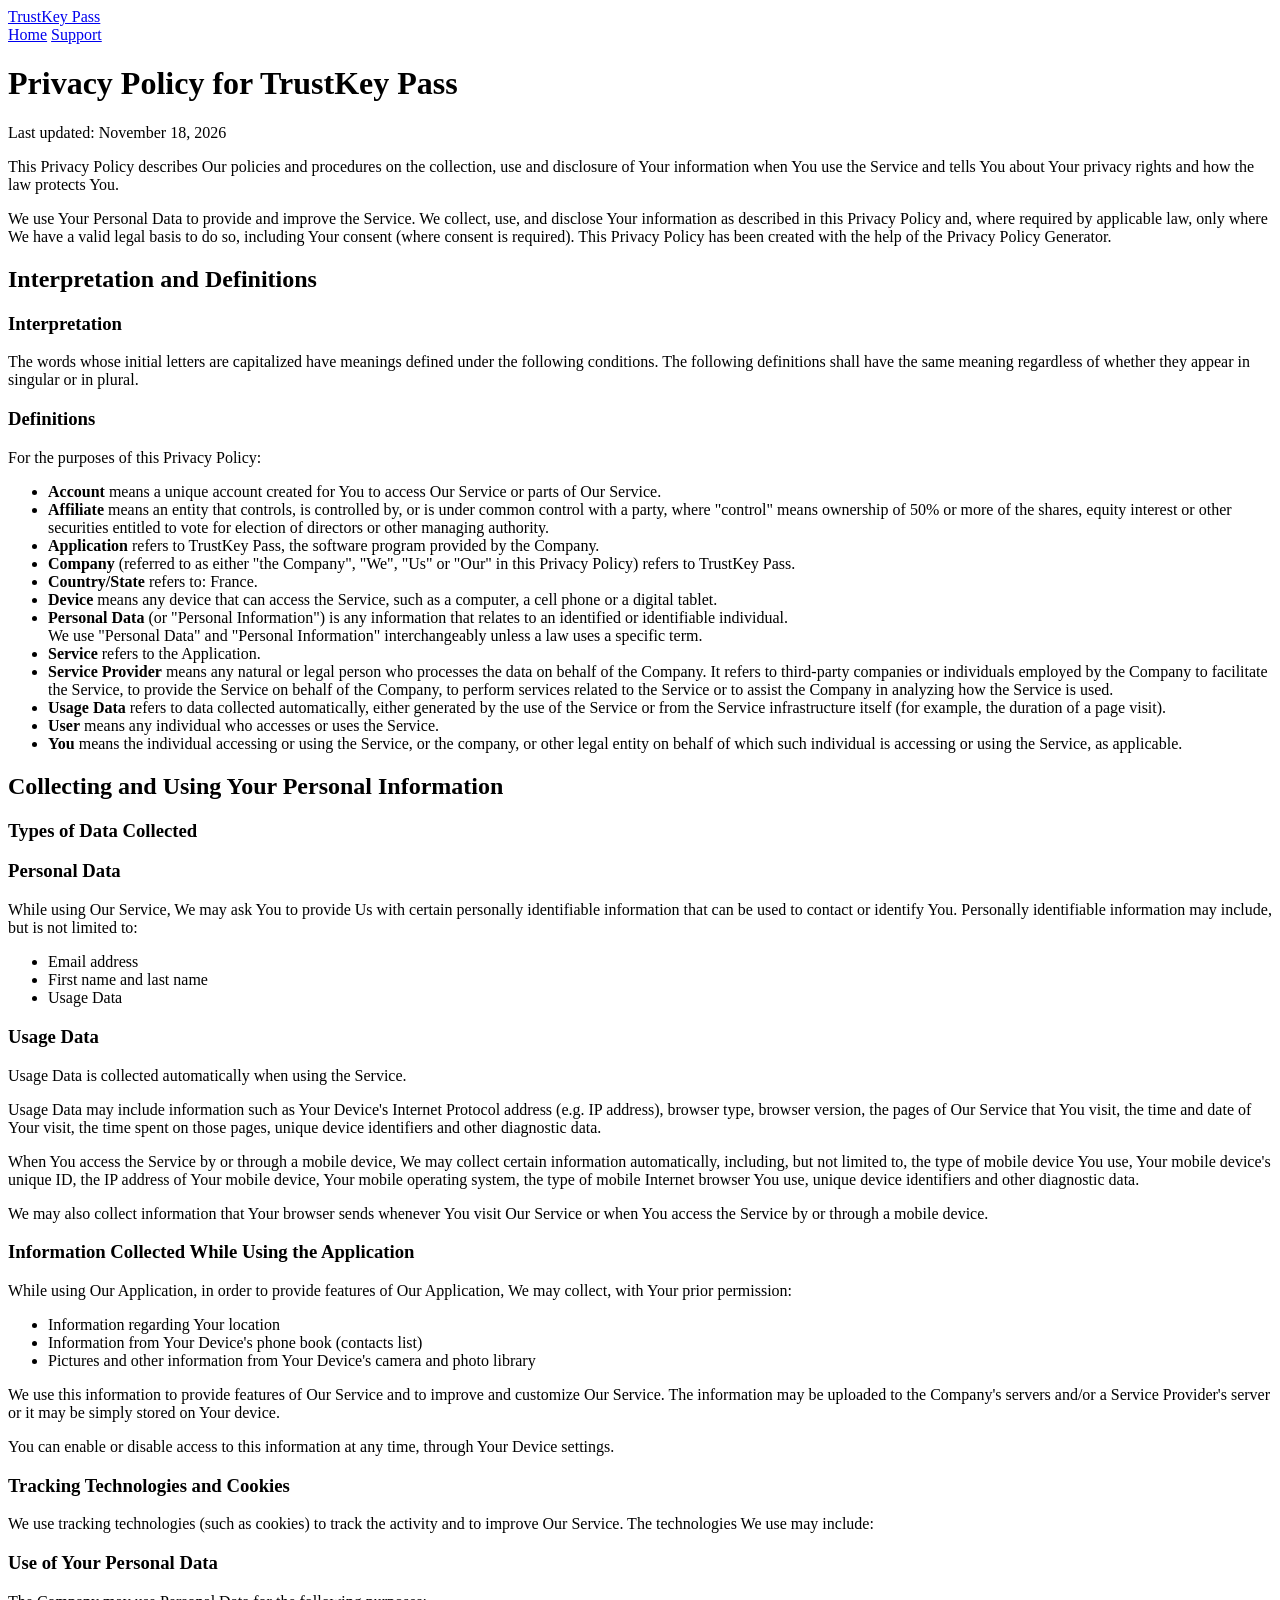
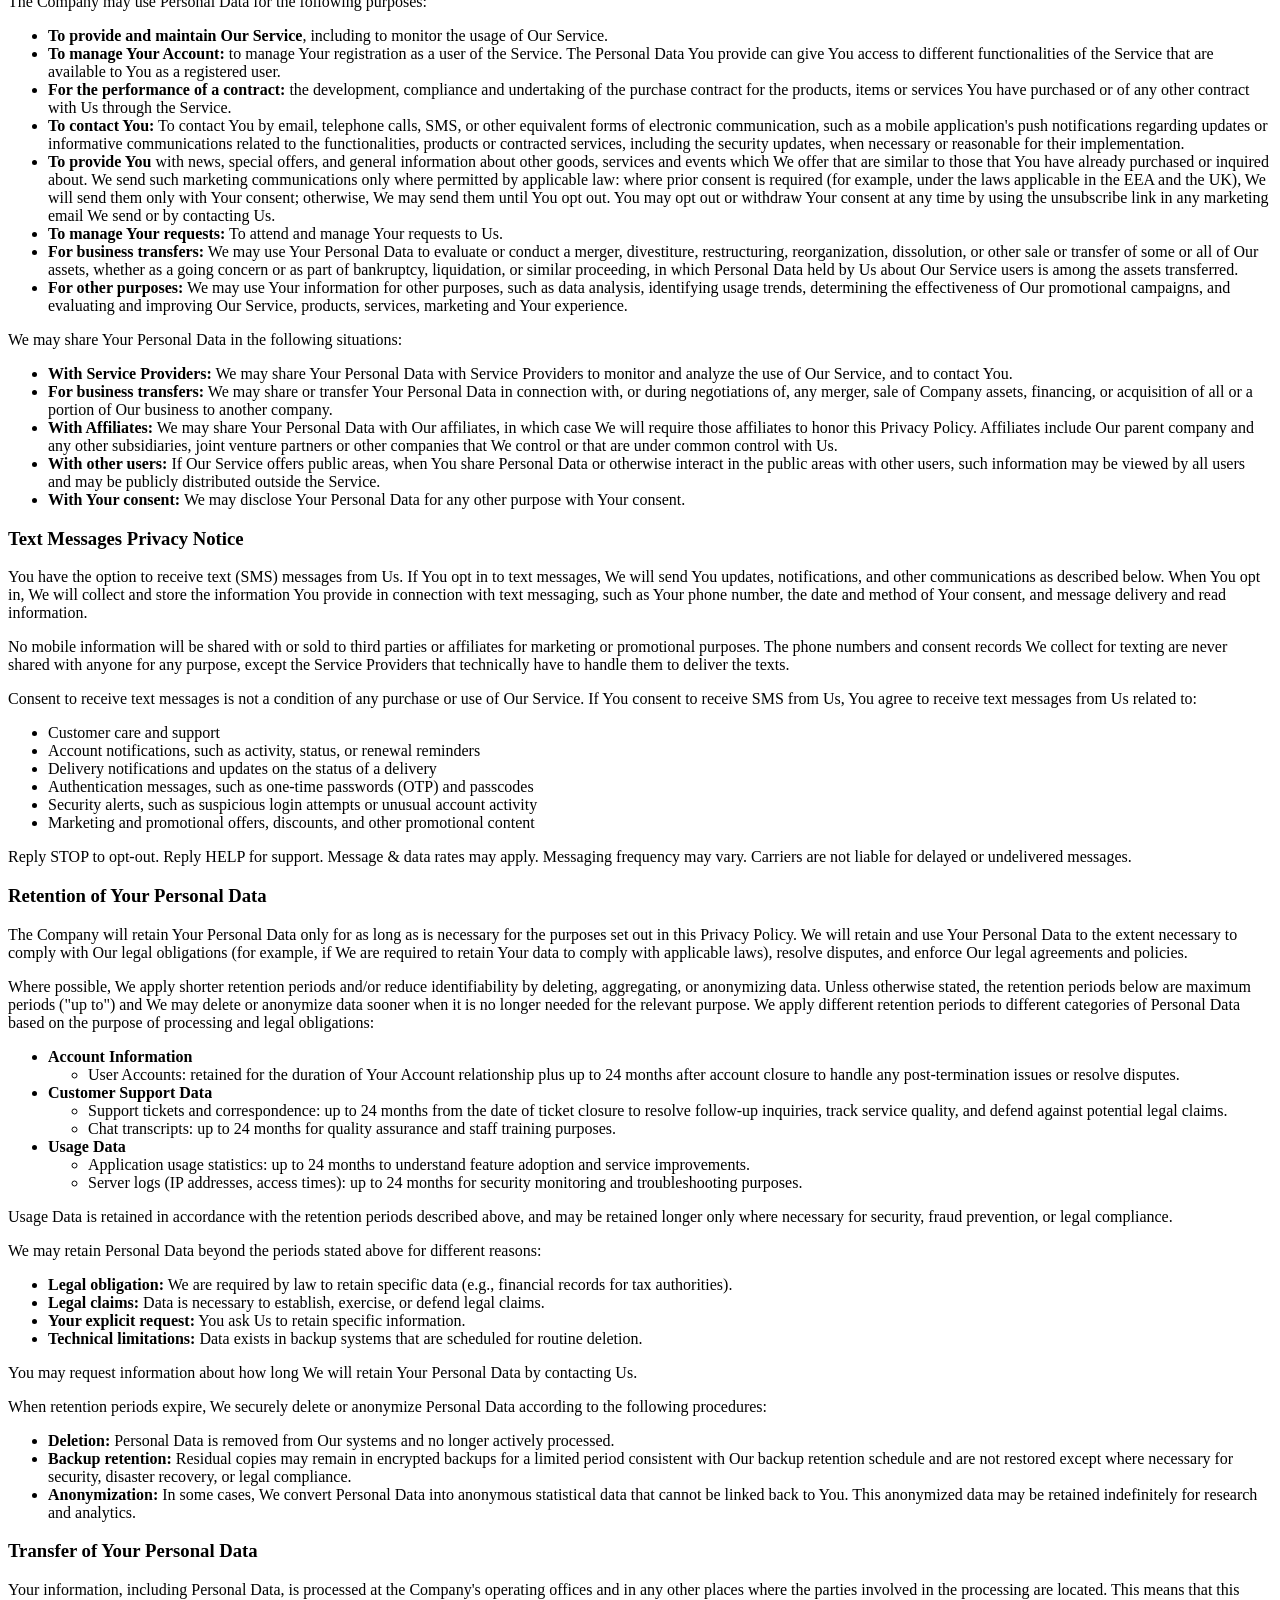
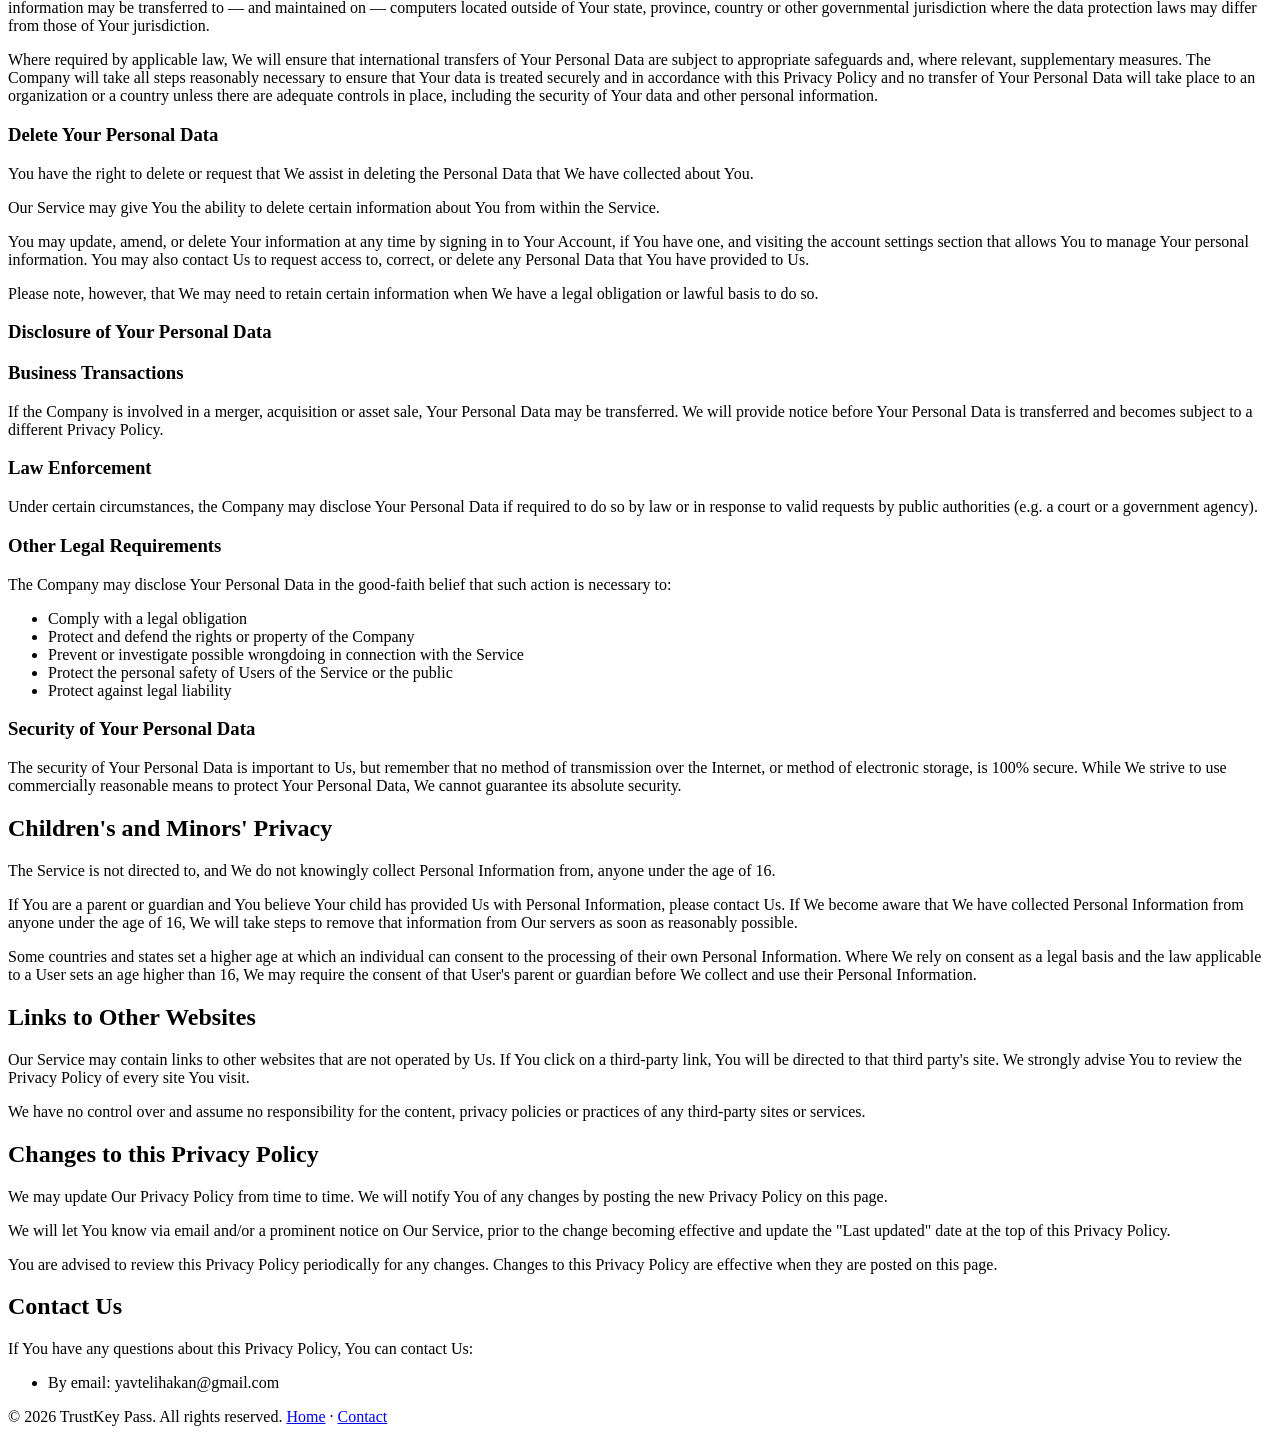
==== privacy.html @ f20c36b0 "Add files via upload" ====
<!DOCTYPE html>
<html lang="en">
<head>
  <meta charset="utf-8">
  <meta name="viewport" content="width=device-width, initial-scale=1">
  <title>Privacy Policy — TrustKey Pass</title>
  <meta name="description" content="Privacy Policy for TrustKey Pass.">
  <meta name="theme-color" content="#0F1729">
  <link rel="icon" type="image/png" href="assets/icon.png">
  <link rel="stylesheet" href="assets/styles.css">
</head>
<body>

<header class="top">
  <div class="wrap">
    <a class="brand" href="index.html"><img src="assets/icon.png" alt="">TrustKey Pass</a>
    <nav class="links">
      <a href="index.html">Home</a>
      <a href="index.html#support">Support</a>
    </nav>
  </div>
</header>

<main class="doc">
  <h1>Privacy Policy for TrustKey Pass</h1>
  <p class="meta">Last updated: November 18, 2026</p>

  <p>This Privacy Policy describes Our policies and procedures on the collection, use and disclosure of Your information when You use the Service and tells You about Your privacy rights and how the law protects You.</p>
  <p>We use Your Personal Data to provide and improve the Service. We collect, use, and disclose Your information as described in this Privacy Policy and, where required by applicable law, only where We have a valid legal basis to do so, including Your consent (where consent is required). This Privacy Policy has been created with the help of the Privacy Policy Generator.</p>

  <h2>Interpretation and Definitions</h2>
  <h3>Interpretation</h3>
  <p>The words whose initial letters are capitalized have meanings defined under the following conditions. The following definitions shall have the same meaning regardless of whether they appear in singular or in plural.</p>

  <h3>Definitions</h3>
  <p>For the purposes of this Privacy Policy:</p>
  <ul>
    <li><strong>Account</strong> means a unique account created for You to access Our Service or parts of Our Service.</li>
    <li><strong>Affiliate</strong> means an entity that controls, is controlled by, or is under common control with a party, where "control" means ownership of 50% or more of the shares, equity interest or other securities entitled to vote for election of directors or other managing authority.</li>
    <li><strong>Application</strong> refers to TrustKey Pass, the software program provided by the Company.</li>
    <li><strong>Company</strong> (referred to as either "the Company", "We", "Us" or "Our" in this Privacy Policy) refers to TrustKey Pass.</li>
    <li><strong>Country/State</strong> refers to: France.</li>
    <li><strong>Device</strong> means any device that can access the Service, such as a computer, a cell phone or a digital tablet.</li>
    <li><strong>Personal Data</strong> (or "Personal Information") is any information that relates to an identified or identifiable individual.<br>We use "Personal Data" and "Personal Information" interchangeably unless a law uses a specific term.</li>
    <li><strong>Service</strong> refers to the Application.</li>
    <li><strong>Service Provider</strong> means any natural or legal person who processes the data on behalf of the Company. It refers to third-party companies or individuals employed by the Company to facilitate the Service, to provide the Service on behalf of the Company, to perform services related to the Service or to assist the Company in analyzing how the Service is used.</li>
    <li><strong>Usage Data</strong> refers to data collected automatically, either generated by the use of the Service or from the Service infrastructure itself (for example, the duration of a page visit).</li>
    <li><strong>User</strong> means any individual who accesses or uses the Service.</li>
    <li><strong>You</strong> means the individual accessing or using the Service, or the company, or other legal entity on behalf of which such individual is accessing or using the Service, as applicable.</li>
  </ul>

  <h2>Collecting and Using Your Personal Information</h2>
  <h3>Types of Data Collected</h3>
  <h3>Personal Data</h3>
  <p>While using Our Service, We may ask You to provide Us with certain personally identifiable information that can be used to contact or identify You. Personally identifiable information may include, but is not limited to:</p>
  <ul>
    <li>Email address</li>
    <li>First name and last name</li>
    <li>Usage Data</li>
  </ul>

  <h3>Usage Data</h3>
  <p>Usage Data is collected automatically when using the Service.</p>
  <p>Usage Data may include information such as Your Device's Internet Protocol address (e.g. IP address), browser type, browser version, the pages of Our Service that You visit, the time and date of Your visit, the time spent on those pages, unique device identifiers and other diagnostic data.</p>
  <p>When You access the Service by or through a mobile device, We may collect certain information automatically, including, but not limited to, the type of mobile device You use, Your mobile device's unique ID, the IP address of Your mobile device, Your mobile operating system, the type of mobile Internet browser You use, unique device identifiers and other diagnostic data.</p>
  <p>We may also collect information that Your browser sends whenever You visit Our Service or when You access the Service by or through a mobile device.</p>

  <h3>Information Collected While Using the Application</h3>
  <p>While using Our Application, in order to provide features of Our Application, We may collect, with Your prior permission:</p>
  <ul>
    <li>Information regarding Your location</li>
    <li>Information from Your Device's phone book (contacts list)</li>
    <li>Pictures and other information from Your Device's camera and photo library</li>
  </ul>
  <p>We use this information to provide features of Our Service and to improve and customize Our Service. The information may be uploaded to the Company's servers and/or a Service Provider's server or it may be simply stored on Your device.</p>
  <p>You can enable or disable access to this information at any time, through Your Device settings.</p>

  <h3>Tracking Technologies and Cookies</h3>
  <p>We use tracking technologies (such as cookies) to track the activity and to improve Our Service. The technologies We use may include:</p>

  <h3>Use of Your Personal Data</h3>
  <p>The Company may use Personal Data for the following purposes:</p>
  <ul>
    <li><strong>To provide and maintain Our Service</strong>, including to monitor the usage of Our Service.</li>
    <li><strong>To manage Your Account:</strong> to manage Your registration as a user of the Service. The Personal Data You provide can give You access to different functionalities of the Service that are available to You as a registered user.</li>
    <li><strong>For the performance of a contract:</strong> the development, compliance and undertaking of the purchase contract for the products, items or services You have purchased or of any other contract with Us through the Service.</li>
    <li><strong>To contact You:</strong> To contact You by email, telephone calls, SMS, or other equivalent forms of electronic communication, such as a mobile application's push notifications regarding updates or informative communications related to the functionalities, products or contracted services, including the security updates, when necessary or reasonable for their implementation.</li>
    <li><strong>To provide You</strong> with news, special offers, and general information about other goods, services and events which We offer that are similar to those that You have already purchased or inquired about. We send such marketing communications only where permitted by applicable law: where prior consent is required (for example, under the laws applicable in the EEA and the UK), We will send them only with Your consent; otherwise, We may send them until You opt out. You may opt out or withdraw Your consent at any time by using the unsubscribe link in any marketing email We send or by contacting Us.</li>
    <li><strong>To manage Your requests:</strong> To attend and manage Your requests to Us.</li>
    <li><strong>For business transfers:</strong> We may use Your Personal Data to evaluate or conduct a merger, divestiture, restructuring, reorganization, dissolution, or other sale or transfer of some or all of Our assets, whether as a going concern or as part of bankruptcy, liquidation, or similar proceeding, in which Personal Data held by Us about Our Service users is among the assets transferred.</li>
    <li><strong>For other purposes:</strong> We may use Your information for other purposes, such as data analysis, identifying usage trends, determining the effectiveness of Our promotional campaigns, and evaluating and improving Our Service, products, services, marketing and Your experience.</li>
  </ul>
  <p>We may share Your Personal Data in the following situations:</p>
  <ul>
    <li><strong>With Service Providers:</strong> We may share Your Personal Data with Service Providers to monitor and analyze the use of Our Service, and to contact You.</li>
    <li><strong>For business transfers:</strong> We may share or transfer Your Personal Data in connection with, or during negotiations of, any merger, sale of Company assets, financing, or acquisition of all or a portion of Our business to another company.</li>
    <li><strong>With Affiliates:</strong> We may share Your Personal Data with Our affiliates, in which case We will require those affiliates to honor this Privacy Policy. Affiliates include Our parent company and any other subsidiaries, joint venture partners or other companies that We control or that are under common control with Us.</li>
    <li><strong>With other users:</strong> If Our Service offers public areas, when You share Personal Data or otherwise interact in the public areas with other users, such information may be viewed by all users and may be publicly distributed outside the Service.</li>
    <li><strong>With Your consent:</strong> We may disclose Your Personal Data for any other purpose with Your consent.</li>
  </ul>

  <h3>Text Messages Privacy Notice</h3>
  <p>You have the option to receive text (SMS) messages from Us. If You opt in to text messages, We will send You updates, notifications, and other communications as described below. When You opt in, We will collect and store the information You provide in connection with text messaging, such as Your phone number, the date and method of Your consent, and message delivery and read information.</p>
  <p>No mobile information will be shared with or sold to third parties or affiliates for marketing or promotional purposes. The phone numbers and consent records We collect for texting are never shared with anyone for any purpose, except the Service Providers that technically have to handle them to deliver the texts.</p>
  <p>Consent to receive text messages is not a condition of any purchase or use of Our Service. If You consent to receive SMS from Us, You agree to receive text messages from Us related to:</p>
  <ul>
    <li>Customer care and support</li>
    <li>Account notifications, such as activity, status, or renewal reminders</li>
    <li>Delivery notifications and updates on the status of a delivery</li>
    <li>Authentication messages, such as one-time passwords (OTP) and passcodes</li>
    <li>Security alerts, such as suspicious login attempts or unusual account activity</li>
    <li>Marketing and promotional offers, discounts, and other promotional content</li>
  </ul>
  <p>Reply STOP to opt-out. Reply HELP for support. Message &amp; data rates may apply. Messaging frequency may vary. Carriers are not liable for delayed or undelivered messages.</p>

  <h3>Retention of Your Personal Data</h3>
  <p>The Company will retain Your Personal Data only for as long as is necessary for the purposes set out in this Privacy Policy. We will retain and use Your Personal Data to the extent necessary to comply with Our legal obligations (for example, if We are required to retain Your data to comply with applicable laws), resolve disputes, and enforce Our legal agreements and policies.</p>
  <p>Where possible, We apply shorter retention periods and/or reduce identifiability by deleting, aggregating, or anonymizing data. Unless otherwise stated, the retention periods below are maximum periods ("up to") and We may delete or anonymize data sooner when it is no longer needed for the relevant purpose. We apply different retention periods to different categories of Personal Data based on the purpose of processing and legal obligations:</p>
  <ul>
    <li><strong>Account Information</strong>
      <ul>
        <li>User Accounts: retained for the duration of Your Account relationship plus up to 24 months after account closure to handle any post-termination issues or resolve disputes.</li>
      </ul>
    </li>
    <li><strong>Customer Support Data</strong>
      <ul>
        <li>Support tickets and correspondence: up to 24 months from the date of ticket closure to resolve follow-up inquiries, track service quality, and defend against potential legal claims.</li>
        <li>Chat transcripts: up to 24 months for quality assurance and staff training purposes.</li>
      </ul>
    </li>
    <li><strong>Usage Data</strong>
      <ul>
        <li>Application usage statistics: up to 24 months to understand feature adoption and service improvements.</li>
        <li>Server logs (IP addresses, access times): up to 24 months for security monitoring and troubleshooting purposes.</li>
      </ul>
    </li>
  </ul>
  <p>Usage Data is retained in accordance with the retention periods described above, and may be retained longer only where necessary for security, fraud prevention, or legal compliance.</p>
  <p>We may retain Personal Data beyond the periods stated above for different reasons:</p>
  <ul>
    <li><strong>Legal obligation:</strong> We are required by law to retain specific data (e.g., financial records for tax authorities).</li>
    <li><strong>Legal claims:</strong> Data is necessary to establish, exercise, or defend legal claims.</li>
    <li><strong>Your explicit request:</strong> You ask Us to retain specific information.</li>
    <li><strong>Technical limitations:</strong> Data exists in backup systems that are scheduled for routine deletion.</li>
  </ul>
  <p>You may request information about how long We will retain Your Personal Data by contacting Us.</p>
  <p>When retention periods expire, We securely delete or anonymize Personal Data according to the following procedures:</p>
  <ul>
    <li><strong>Deletion:</strong> Personal Data is removed from Our systems and no longer actively processed.</li>
    <li><strong>Backup retention:</strong> Residual copies may remain in encrypted backups for a limited period consistent with Our backup retention schedule and are not restored except where necessary for security, disaster recovery, or legal compliance.</li>
    <li><strong>Anonymization:</strong> In some cases, We convert Personal Data into anonymous statistical data that cannot be linked back to You. This anonymized data may be retained indefinitely for research and analytics.</li>
  </ul>

  <h3>Transfer of Your Personal Data</h3>
  <p>Your information, including Personal Data, is processed at the Company's operating offices and in any other places where the parties involved in the processing are located. This means that this information may be transferred to — and maintained on — computers located outside of Your state, province, country or other governmental jurisdiction where the data protection laws may differ from those of Your jurisdiction.</p>
  <p>Where required by applicable law, We will ensure that international transfers of Your Personal Data are subject to appropriate safeguards and, where relevant, supplementary measures. The Company will take all steps reasonably necessary to ensure that Your data is treated securely and in accordance with this Privacy Policy and no transfer of Your Personal Data will take place to an organization or a country unless there are adequate controls in place, including the security of Your data and other personal information.</p>

  <h3>Delete Your Personal Data</h3>
  <p>You have the right to delete or request that We assist in deleting the Personal Data that We have collected about You.</p>
  <p>Our Service may give You the ability to delete certain information about You from within the Service.</p>
  <p>You may update, amend, or delete Your information at any time by signing in to Your Account, if You have one, and visiting the account settings section that allows You to manage Your personal information. You may also contact Us to request access to, correct, or delete any Personal Data that You have provided to Us.</p>
  <p>Please note, however, that We may need to retain certain information when We have a legal obligation or lawful basis to do so.</p>

  <h3>Disclosure of Your Personal Data</h3>
  <h3>Business Transactions</h3>
  <p>If the Company is involved in a merger, acquisition or asset sale, Your Personal Data may be transferred. We will provide notice before Your Personal Data is transferred and becomes subject to a different Privacy Policy.</p>
  <h3>Law Enforcement</h3>
  <p>Under certain circumstances, the Company may disclose Your Personal Data if required to do so by law or in response to valid requests by public authorities (e.g. a court or a government agency).</p>
  <h3>Other Legal Requirements</h3>
  <p>The Company may disclose Your Personal Data in the good-faith belief that such action is necessary to:</p>
  <ul>
    <li>Comply with a legal obligation</li>
    <li>Protect and defend the rights or property of the Company</li>
    <li>Prevent or investigate possible wrongdoing in connection with the Service</li>
    <li>Protect the personal safety of Users of the Service or the public</li>
    <li>Protect against legal liability</li>
  </ul>

  <h3>Security of Your Personal Data</h3>
  <p>The security of Your Personal Data is important to Us, but remember that no method of transmission over the Internet, or method of electronic storage, is 100% secure. While We strive to use commercially reasonable means to protect Your Personal Data, We cannot guarantee its absolute security.</p>

  <h2>Children's and Minors' Privacy</h2>
  <p>The Service is not directed to, and We do not knowingly collect Personal Information from, anyone under the age of 16.</p>
  <p>If You are a parent or guardian and You believe Your child has provided Us with Personal Information, please contact Us. If We become aware that We have collected Personal Information from anyone under the age of 16, We will take steps to remove that information from Our servers as soon as reasonably possible.</p>
  <p>Some countries and states set a higher age at which an individual can consent to the processing of their own Personal Information. Where We rely on consent as a legal basis and the law applicable to a User sets an age higher than 16, We may require the consent of that User's parent or guardian before We collect and use their Personal Information.</p>

  <h2>Links to Other Websites</h2>
  <p>Our Service may contain links to other websites that are not operated by Us. If You click on a third-party link, You will be directed to that third party's site. We strongly advise You to review the Privacy Policy of every site You visit.</p>
  <p>We have no control over and assume no responsibility for the content, privacy policies or practices of any third-party sites or services.</p>

  <h2>Changes to this Privacy Policy</h2>
  <p>We may update Our Privacy Policy from time to time. We will notify You of any changes by posting the new Privacy Policy on this page.</p>
  <p>We will let You know via email and/or a prominent notice on Our Service, prior to the change becoming effective and update the "Last updated" date at the top of this Privacy Policy.</p>
  <p>You are advised to review this Privacy Policy periodically for any changes. Changes to this Privacy Policy are effective when they are posted on this page.</p>

  <h2>Contact Us</h2>
  <p>If You have any questions about this Privacy Policy, You can contact Us:</p>
  <ul>
    <li>By email: yavtelihakan@gmail.com</li>
  </ul>
</main>

<footer>
  <div class="wrap">
    <span>© 2026 TrustKey Pass. All rights reserved.</span>
    <span><a href="index.html">Home</a> · <a href="index.html#support">Contact</a></span>
  </div>
</footer>

</body>
</html>
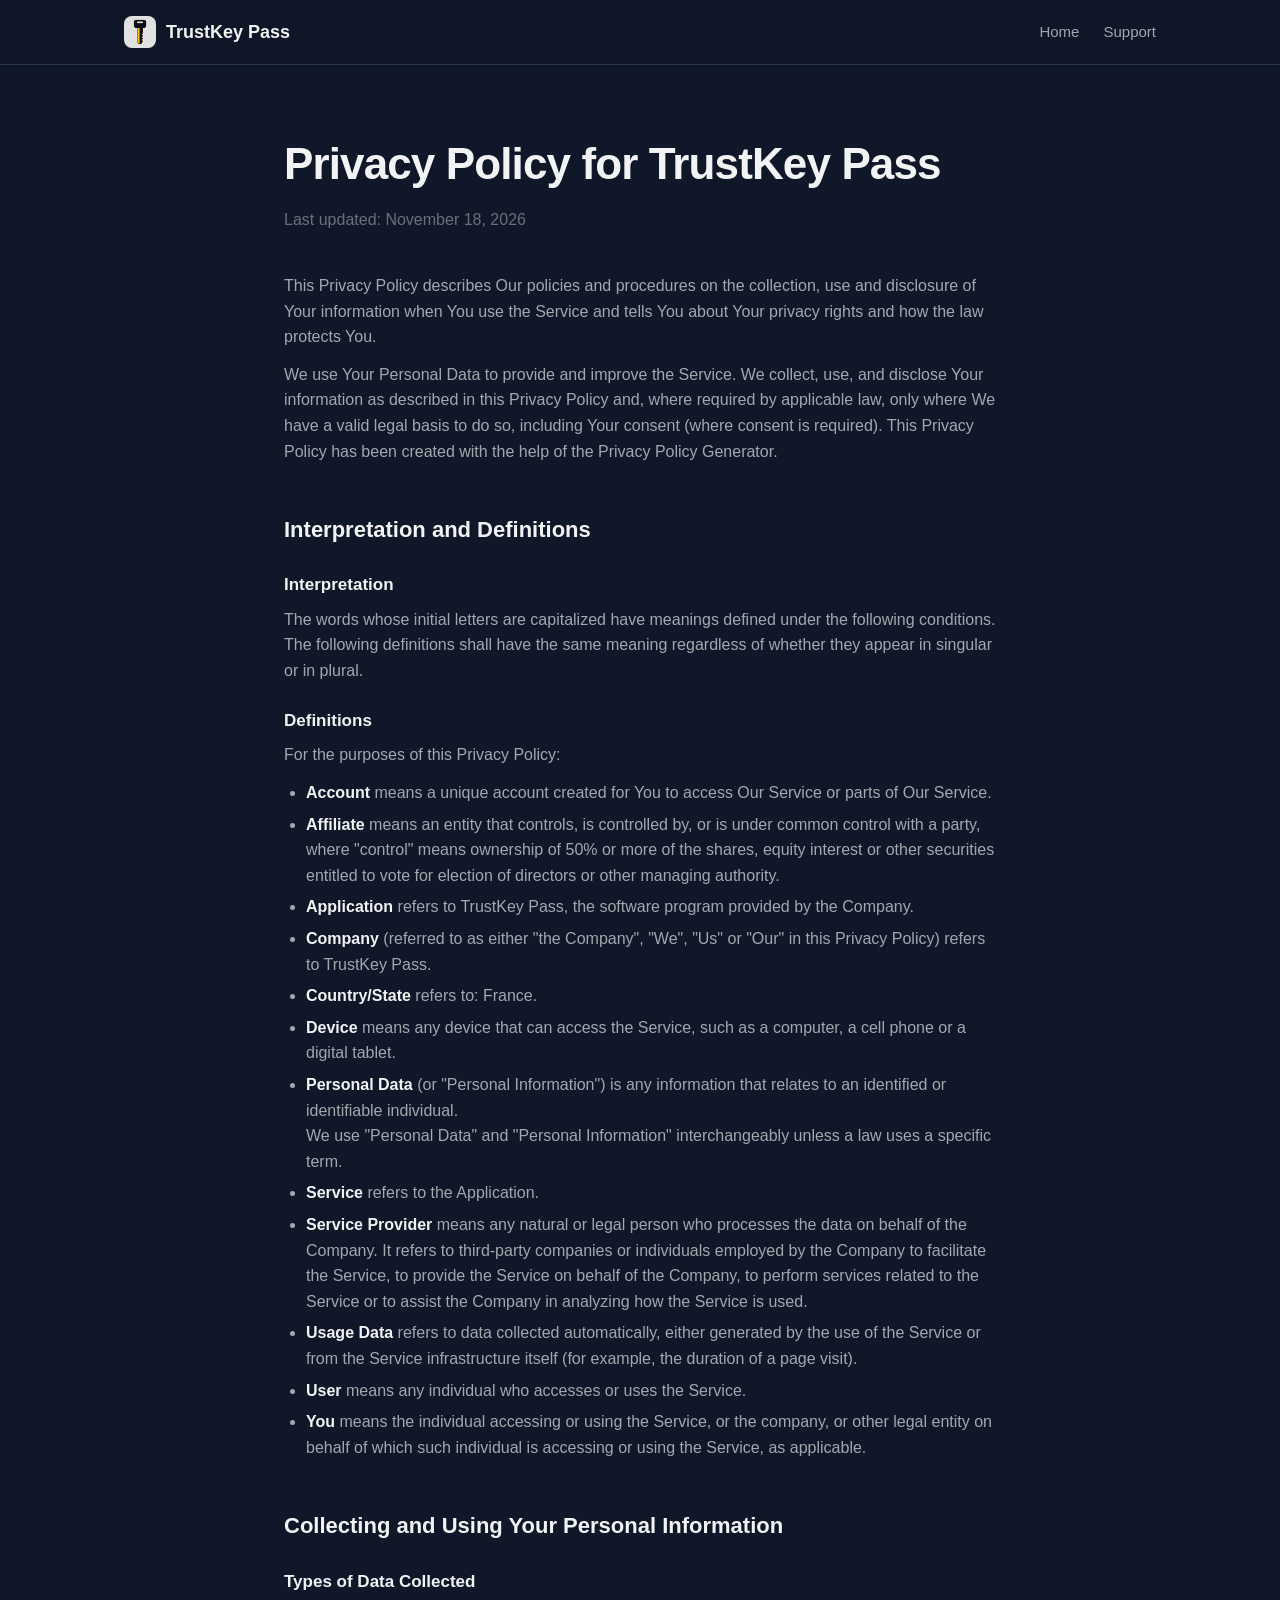
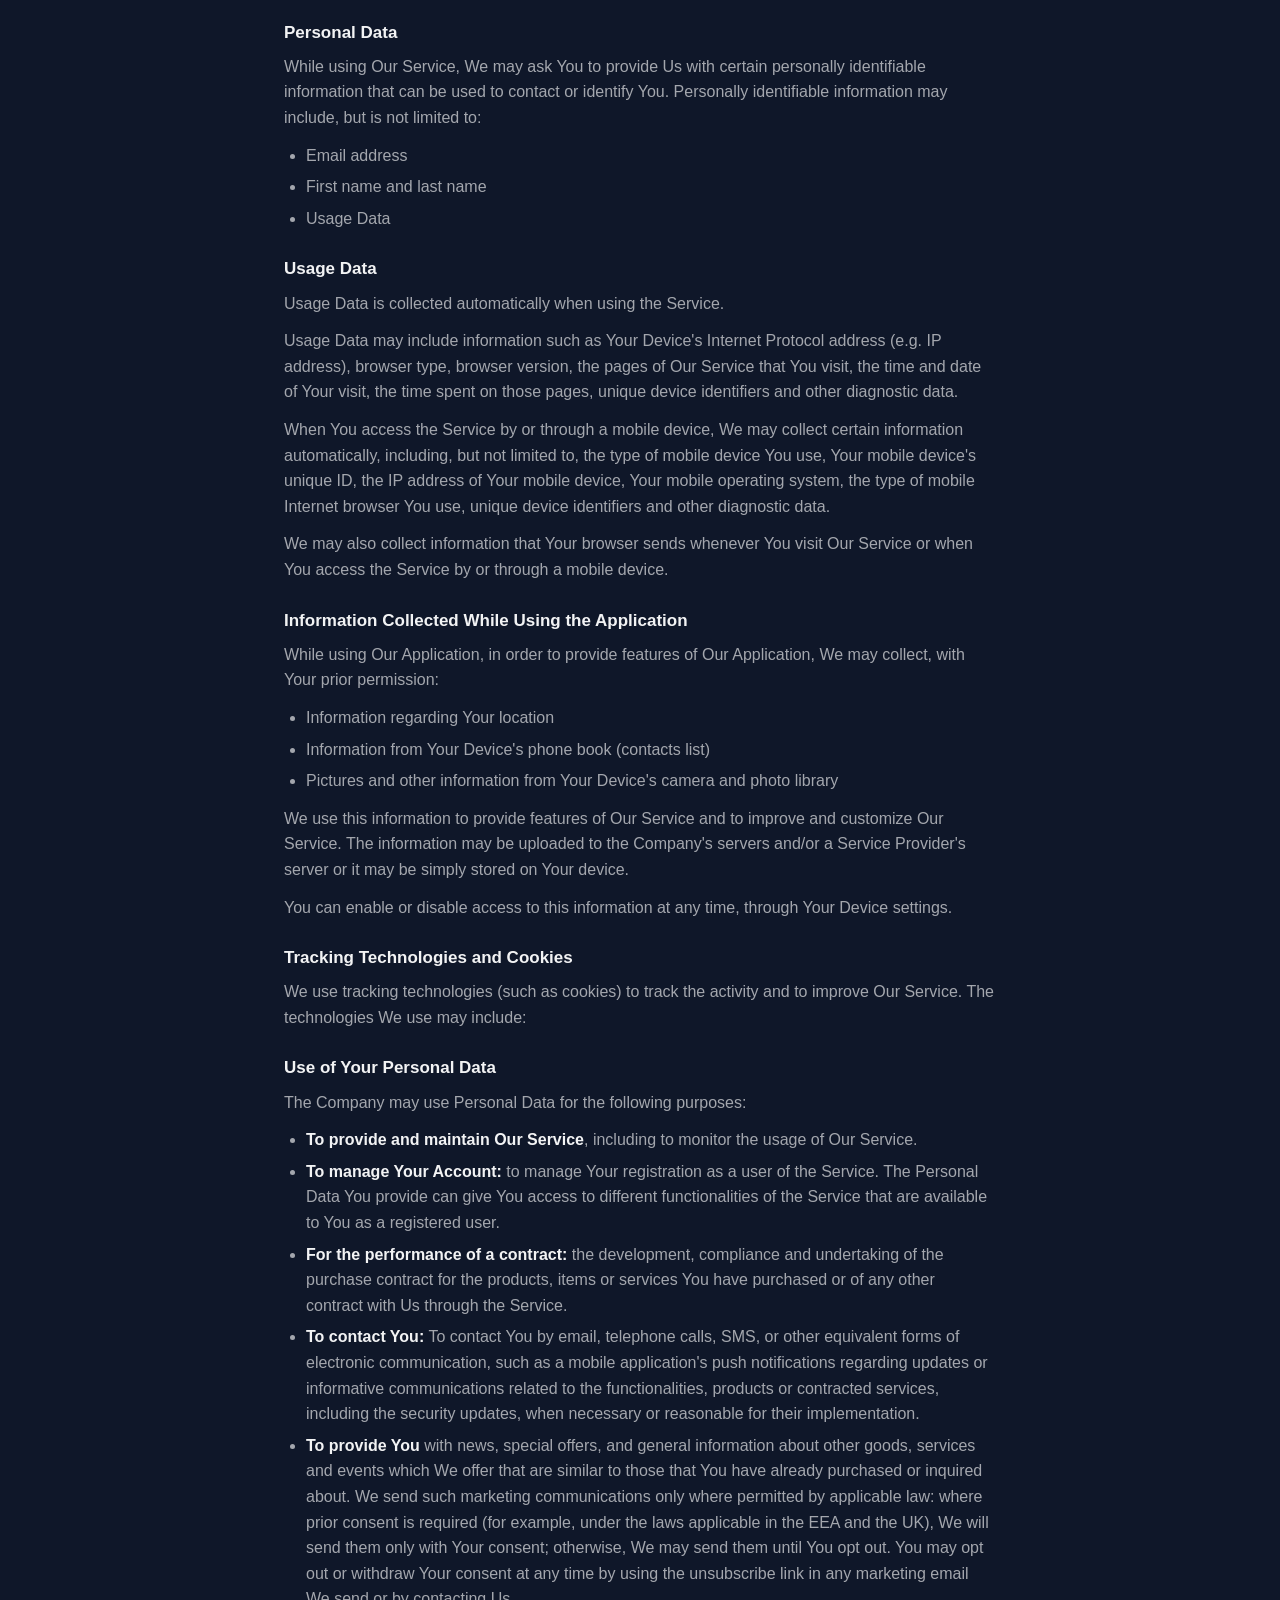
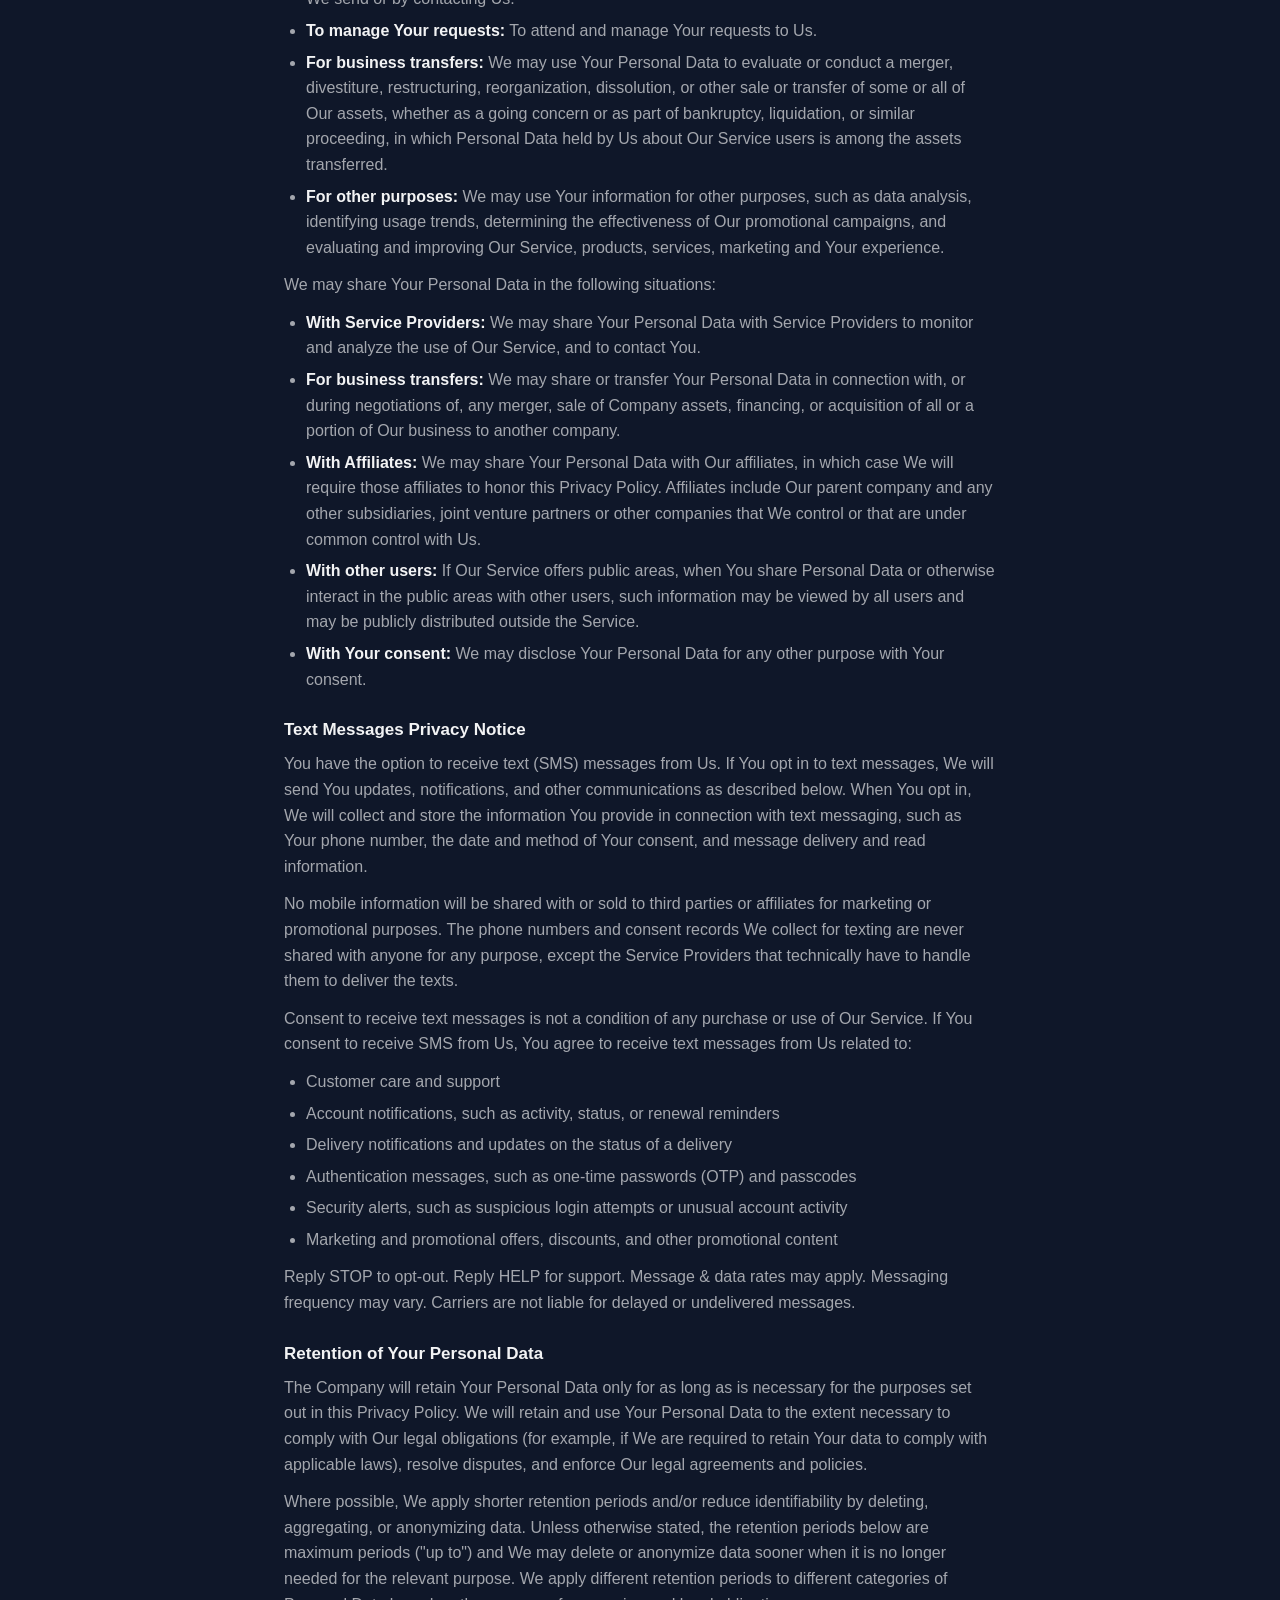
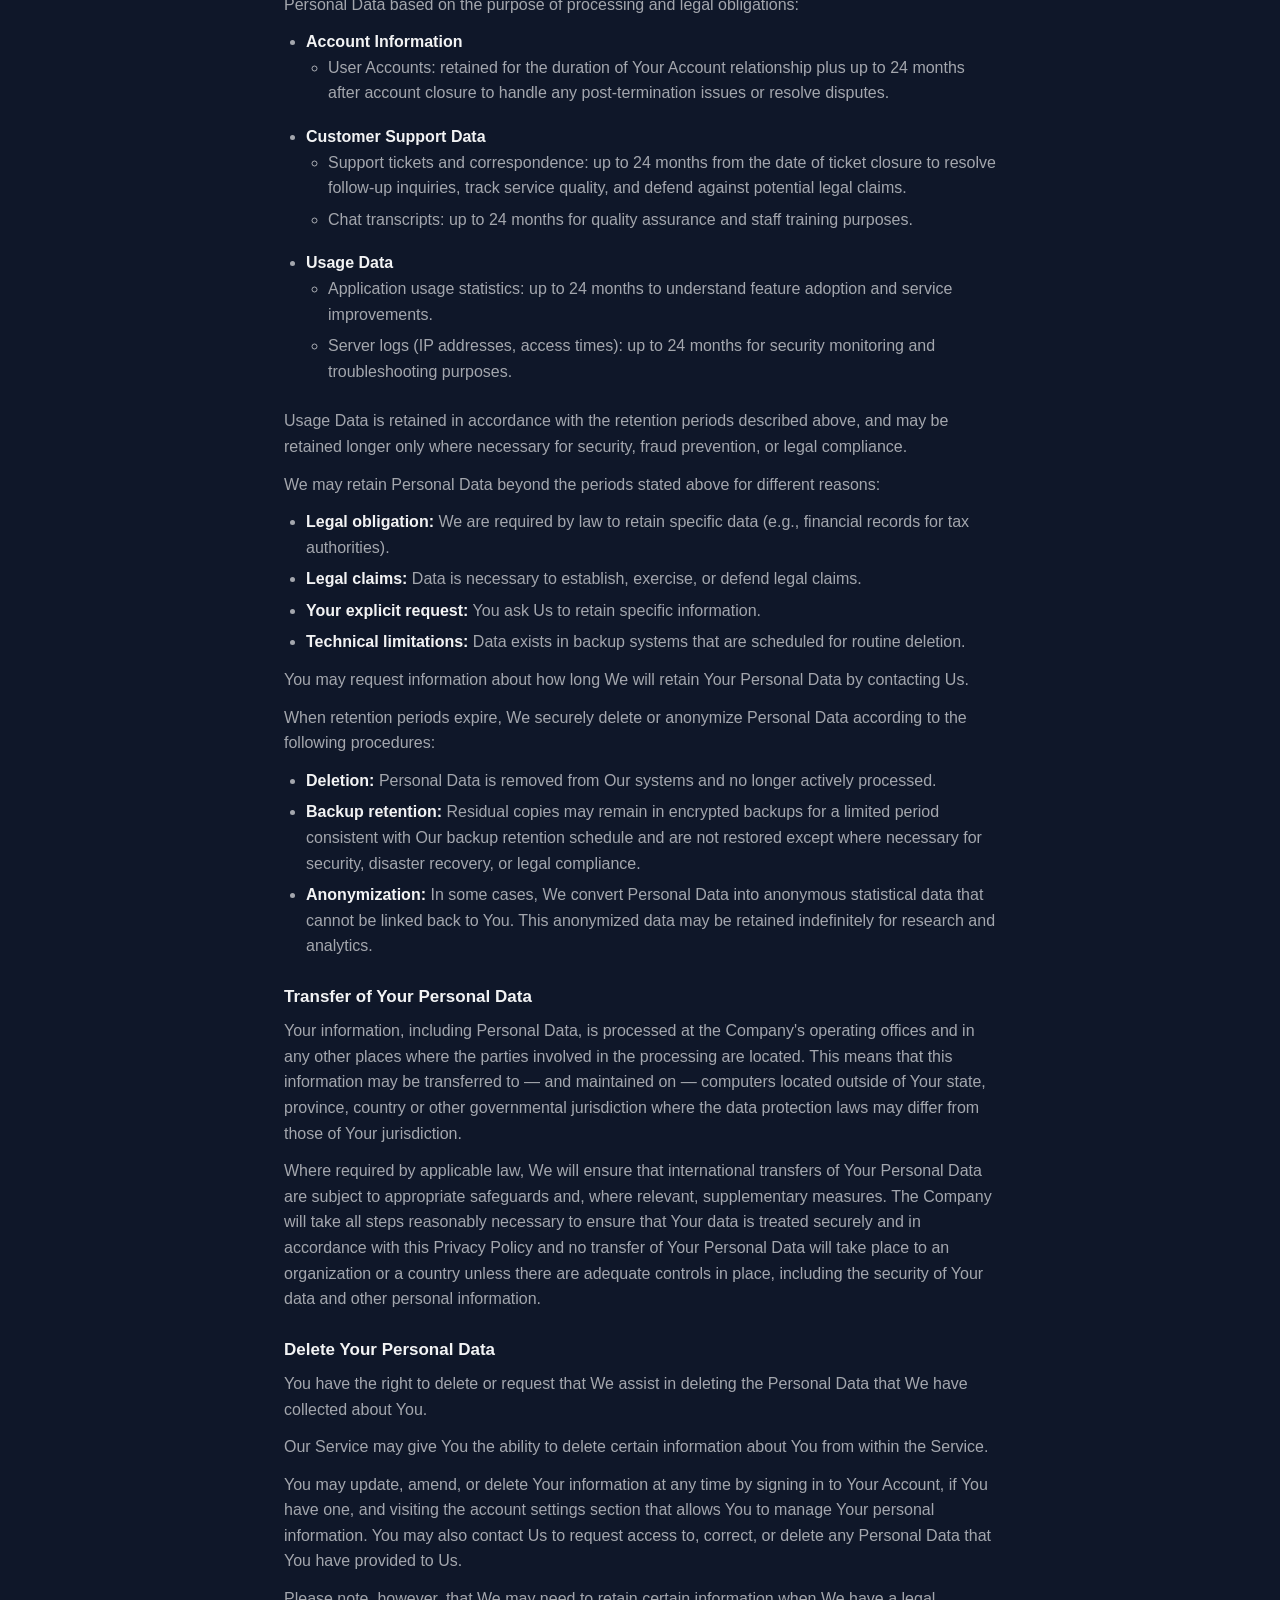
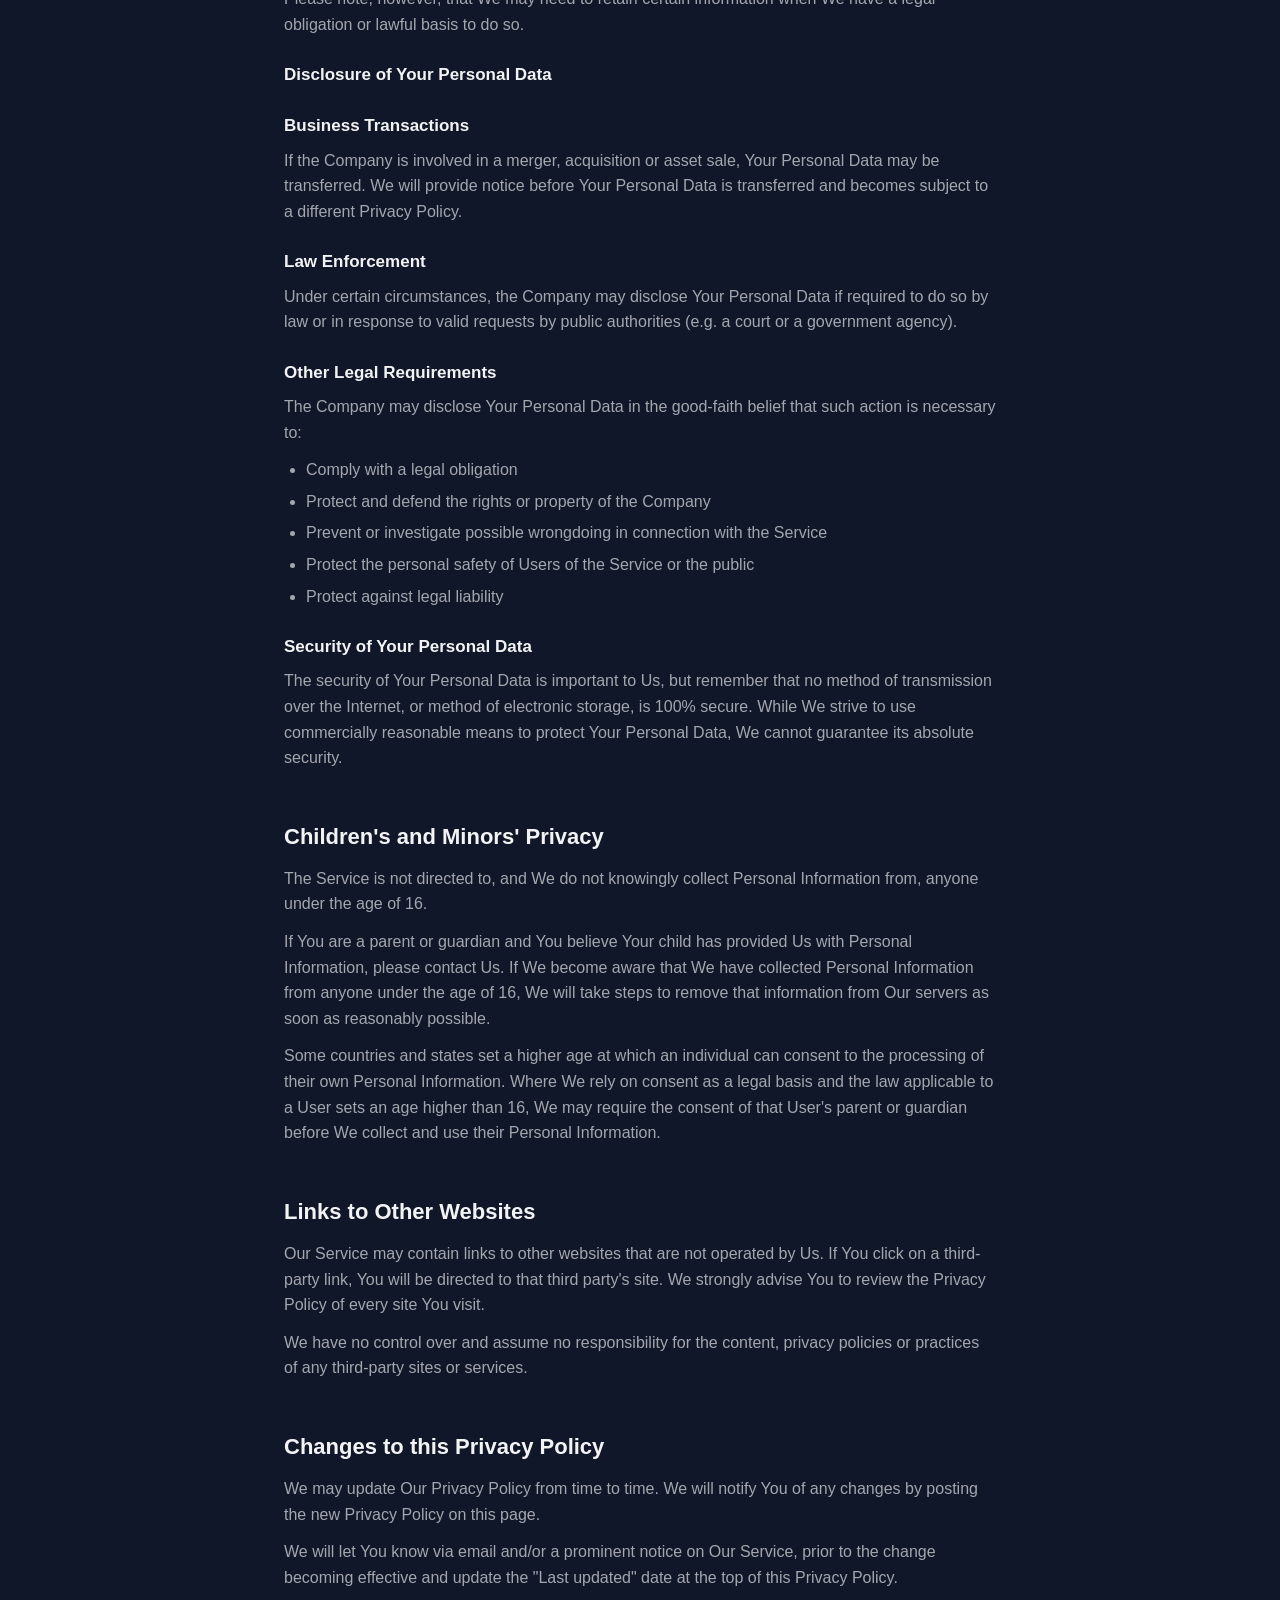
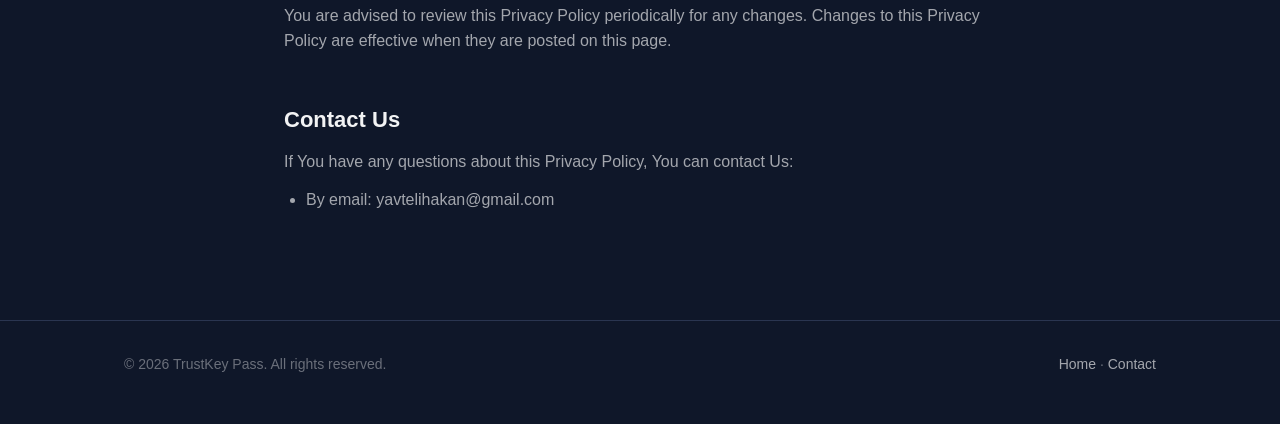
==== commit 4ef9d226: "Add files via upload" ====
--- a/privacy.html
+++ b/privacy.html
@@ -6,14 +6,14 @@
   <title>Privacy Policy — TrustKey Pass</title>
   <meta name="description" content="Privacy Policy for TrustKey Pass.">
   <meta name="theme-color" content="#0F1729">
-  <link rel="icon" type="image/png" href="assets/icon.png">
+  <link rel="icon" type="image/png" href="assets/icon.jpg">
   <link rel="stylesheet" href="assets/styles.css">
 </head>
 <body>
 
 <header class="top">
   <div class="wrap">
-    <a class="brand" href="index.html"><img src="assets/icon.png" alt="">TrustKey Pass</a>
+    <a class="brand" href="index.html"><img src="assets/icon.jpg" alt="">TrustKey Pass</a>
     <nav class="links">
       <a href="index.html">Home</a>
       <a href="index.html#support">Support</a>
--- a/assets/styles.css
+++ b/assets/styles.css
@@ -0,0 +1,165 @@
+:root {
+  --bg: #0F1729;
+  --card: #1A2236;
+  --card-raised: #222C45;
+  --line: #2A3550;
+  --accent: #E8A838;
+  --accent-soft: rgba(232, 168, 56, 0.16);
+  --on-accent: #0F1729;
+  --text: rgba(255, 255, 255, 0.95);
+  --text-2: rgba(255, 255, 255, 0.62);
+  --text-3: rgba(255, 255, 255, 0.38);
+  --green: #30D158;
+  --blue: #0A84FF;
+  --radius: 20px;
+  --max: 1080px;
+}
+
+* { box-sizing: border-box; margin: 0; padding: 0; }
+
+html { scroll-behavior: smooth; }
+
+body {
+  font-family: -apple-system, BlinkMacSystemFont, "SF Pro Text", "Inter", "Segoe UI", Roboto, sans-serif;
+  background: var(--bg);
+  color: var(--text);
+  line-height: 1.6;
+  -webkit-font-smoothing: antialiased;
+}
+
+a { color: var(--accent); text-decoration: none; }
+a:hover { text-decoration: underline; }
+
+.wrap { max-width: var(--max); margin: 0 auto; padding: 0 24px; }
+
+/* Шапка */
+header.top {
+  position: sticky; top: 0; z-index: 10;
+  background: rgba(15, 23, 41, 0.82);
+  backdrop-filter: blur(14px);
+  -webkit-backdrop-filter: blur(14px);
+  border-bottom: 1px solid var(--line);
+}
+header.top .wrap { display: flex; align-items: center; justify-content: space-between; height: 64px; }
+.brand { display: flex; align-items: center; gap: 10px; color: var(--text); font-weight: 700; font-size: 18px; }
+.brand:hover { text-decoration: none; }
+.brand img { width: 32px; height: 32px; border-radius: 8px; }
+nav.links { display: flex; gap: 24px; font-size: 15px; }
+nav.links a { color: var(--text-2); }
+nav.links a:hover { color: var(--text); text-decoration: none; }
+
+/* Hero */
+.hero { padding: 96px 0 72px; position: relative; overflow: hidden; }
+.hero::before {
+  content: ""; position: absolute; inset: -40% -10% auto auto; width: 640px; height: 640px;
+  background: radial-gradient(circle, rgba(232, 168, 56, 0.22), transparent 65%);
+  pointer-events: none;
+}
+.hero .wrap { display: grid; grid-template-columns: 1.2fr 1fr; gap: 48px; align-items: center; position: relative; }
+.eyebrow {
+  display: inline-block; padding: 6px 12px; border-radius: 999px;
+  background: var(--accent-soft); color: var(--accent);
+  font-size: 13px; font-weight: 600; letter-spacing: 0.04em; text-transform: uppercase;
+}
+.hero h1 { font-size: clamp(38px, 6vw, 60px); line-height: 1.08; margin: 20px 0; letter-spacing: -0.02em; }
+.hero h1 span { color: var(--accent); }
+.hero p.lead { font-size: 19px; color: var(--text-2); max-width: 520px; }
+.cta { display: flex; gap: 14px; margin-top: 32px; flex-wrap: wrap; }
+.btn {
+  display: inline-flex; align-items: center; gap: 8px;
+  padding: 14px 24px; border-radius: 14px; font-weight: 600; font-size: 16px;
+}
+.btn:hover { text-decoration: none; }
+.btn.primary { background: var(--accent); color: var(--on-accent); }
+.btn.primary:hover { background: #C98E26; }
+.btn.ghost { border: 1px solid var(--line); color: var(--text); }
+.btn.ghost:hover { background: var(--card); }
+
+/* Мокап «ключа» в hero */
+.key-card {
+  background: linear-gradient(160deg, var(--card-raised), var(--card));
+  border: 1px solid var(--line); border-radius: 28px; padding: 28px;
+  box-shadow: 0 30px 80px rgba(0, 0, 0, 0.45);
+}
+.key-card .row { display: flex; justify-content: space-between; align-items: center; }
+.key-card .label { color: var(--text-3); font-size: 13px; text-transform: uppercase; letter-spacing: 0.06em; }
+.status { display: inline-flex; align-items: center; gap: 6px; font-size: 13px; font-weight: 600; color: var(--green); }
+.status::before { content: ""; width: 8px; height: 8px; border-radius: 50%; background: var(--green); box-shadow: 0 0 10px var(--green); }
+.key-card h3 { font-size: 24px; margin: 14px 0 4px; }
+.key-card .sub { color: var(--text-2); font-size: 15px; }
+.open-btn {
+  margin: 28px auto 8px; width: 132px; height: 132px; border-radius: 50%;
+  display: grid; place-items: center;
+  background: radial-gradient(circle at 35% 30%, #F2C062, var(--accent));
+  color: var(--on-accent); font-weight: 800; font-size: 17px; letter-spacing: 0.04em;
+  box-shadow: 0 0 0 10px var(--accent-soft), 0 0 50px rgba(232, 168, 56, 0.35);
+}
+.chips { display: flex; gap: 8px; flex-wrap: wrap; margin-top: 20px; }
+.chip { background: #212D45; color: var(--text-2); font-size: 13px; padding: 6px 12px; border-radius: 999px; }
+
+/* Секции */
+section { padding: 72px 0; }
+section h2 { font-size: clamp(28px, 4vw, 38px); letter-spacing: -0.01em; margin-bottom: 12px; }
+section p.section-lead { color: var(--text-2); font-size: 17px; max-width: 620px; margin-bottom: 40px; }
+
+.grid { display: grid; grid-template-columns: repeat(3, 1fr); gap: 20px; }
+.feature {
+  background: var(--card); border: 1px solid var(--line); border-radius: var(--radius); padding: 26px;
+  transition: transform .2s ease, border-color .2s ease;
+}
+.feature:hover { transform: translateY(-3px); border-color: rgba(232, 168, 56, 0.4); }
+.feature .ico {
+  width: 44px; height: 44px; border-radius: 12px; display: grid; place-items: center;
+  background: var(--accent-soft); color: var(--accent); margin-bottom: 16px;
+}
+.feature .ico svg { width: 22px; height: 22px; }
+.feature h3 { font-size: 18px; margin-bottom: 6px; }
+.feature p { color: var(--text-2); font-size: 15px; }
+
+.privacy-band {
+  background: var(--card); border: 1px solid var(--line); border-radius: 28px; padding: 40px;
+  display: grid; grid-template-columns: 1fr 1fr; gap: 32px; align-items: center;
+}
+.privacy-band ul { list-style: none; display: grid; gap: 12px; }
+.privacy-band li { display: flex; gap: 10px; color: var(--text-2); }
+.privacy-band li::before { content: "✓"; color: var(--green); font-weight: 700; }
+
+/* Подвал */
+footer { border-top: 1px solid var(--line); padding: 32px 0 48px; color: var(--text-3); font-size: 14px; }
+footer .wrap { display: flex; justify-content: space-between; gap: 16px; flex-wrap: wrap; }
+footer a { color: var(--text-2); }
+
+/* Страница документа (privacy) */
+.doc { max-width: 760px; margin: 0 auto; padding: 64px 24px 96px; }
+.doc h1 { font-size: clamp(32px, 5vw, 44px); letter-spacing: -0.02em; margin-bottom: 8px; }
+.doc .meta { color: var(--text-3); margin-bottom: 40px; }
+.doc h2 { font-size: 22px; margin: 40px 0 12px; padding-top: 8px; }
+.doc h3 { font-size: 17px; margin: 24px 0 8px; color: var(--text); }
+.doc p, .doc li { color: var(--text-2); font-size: 16px; }
+.doc p { margin-bottom: 12px; }
+.doc ul { padding-left: 22px; margin-bottom: 12px; display: grid; gap: 6px; }
+.doc strong { color: var(--text); }
+.doc .toc { background: var(--card); border: 1px solid var(--line); border-radius: var(--radius); padding: 20px 24px; margin-bottom: 24px; }
+.doc .toc ol { padding-left: 20px; display: grid; gap: 4px; }
+.doc table { width: 100%; border-collapse: collapse; margin: 12px 0 20px; font-size: 15px; }
+.doc th, .doc td { text-align: left; padding: 10px 12px; border-bottom: 1px solid var(--line); vertical-align: top; }
+.doc th { color: var(--text); font-weight: 600; background: var(--card); }
+.doc td { color: var(--text-2); }
+
+@media (max-width: 860px) {
+  .hero .wrap, .privacy-band { grid-template-columns: 1fr; }
+  .grid { grid-template-columns: 1fr 1fr; }
+  nav.links a.hide-sm { display: none; }
+}
+@media (max-width: 560px) {
+  .grid { grid-template-columns: 1fr; }
+  .hero { padding-top: 56px; }
+  .doc table, .doc thead, .doc tbody, .doc tr, .doc th, .doc td { display: block; }
+  .doc thead { display: none; }
+  .doc tr { border-bottom: 1px solid var(--line); padding: 8px 0; }
+  .doc td { border: none; padding: 4px 0; }
+}
+@media (prefers-reduced-motion: reduce) {
+  html { scroll-behavior: auto; }
+  .feature { transition: none; }
+}
